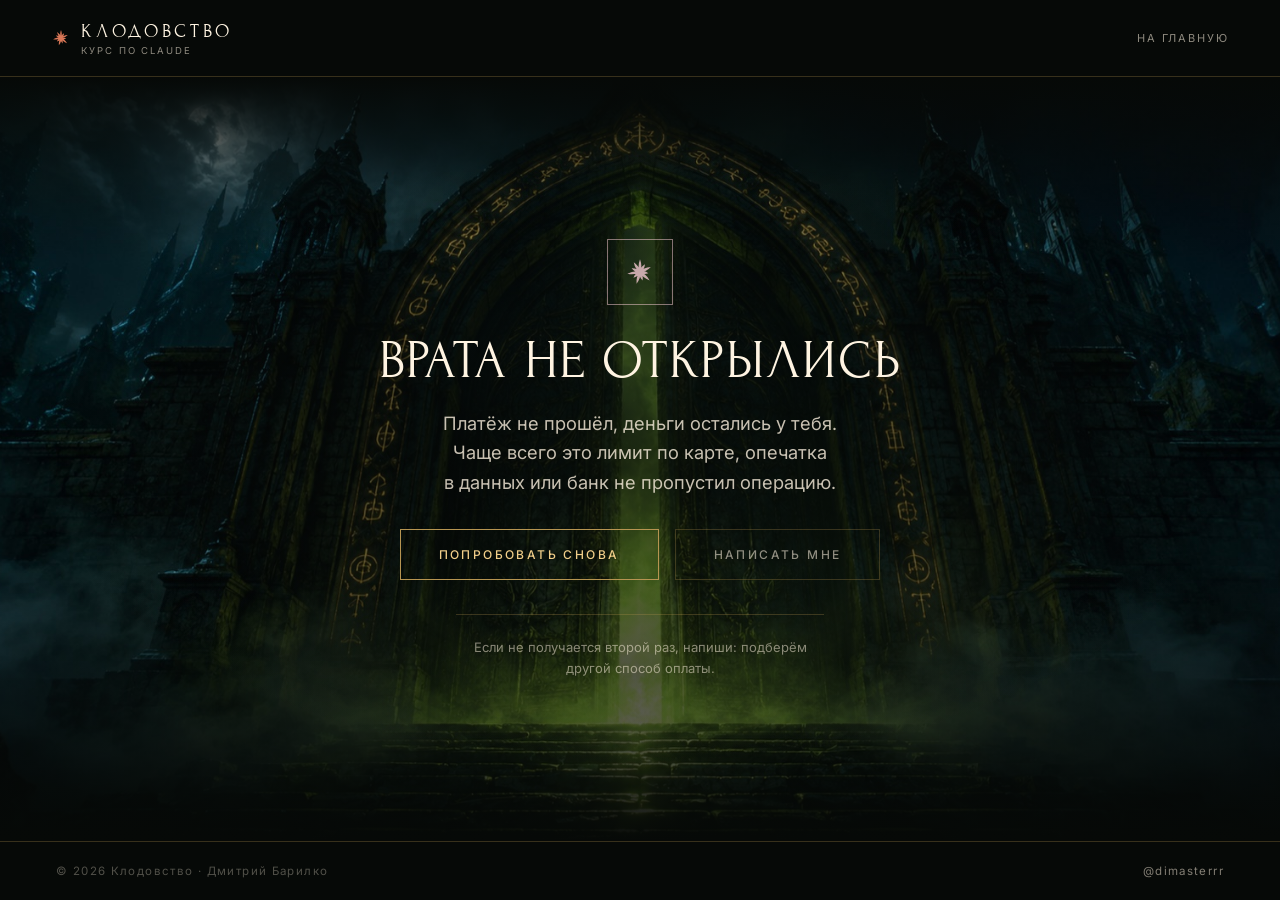
==== fail.html @ 2e33bbe2 "Юридические документы и страницы результата оплаты - оферта, политика и согласие вшиты в подвал - su" ====
<!DOCTYPE html>
<html lang="ru">
<head>
<meta charset="UTF-8">
<meta name="viewport" content="width=device-width, initial-scale=1">
<meta name="robots" content="noindex">
<title>Платёж не прошёл — Клодовство</title>
<link rel="icon" href="data:image/svg+xml,%3Csvg xmlns='http://www.w3.org/2000/svg' viewBox='0 0 24 24'%3E%3Crect width='24' height='24' fill='%23060907'/%3E%3Cpath fill='%23d4ff00' d='M12 1.4l1.6 6.1 4.3-4.4-2.6 5.7 6-1.4-5.4 3.1 5.4 3.1-6-1.4 2.6 5.7-4.3-4.4-1.6 6.1-1.6-6.1-4.3 4.4 2.6-5.7-6 1.4 5.4-3.1L2.7 7.4l6 1.4L6.1 3.1l4.3 4.4z'/%3E%3C/svg%3E">
<link rel="preconnect" href="https://fonts.googleapis.com">
<link rel="preconnect" href="https://fonts.gstatic.com" crossorigin>
<link href="https://fonts.googleapis.com/css2?family=Forum&family=Inter:wght@400;500;600&display=swap" rel="stylesheet">
<link rel="stylesheet" href="pay.css">
</head>
<body>
<header class="topbar">
  <a href="index.html" class="brand">
    <svg class="spark" viewBox="0 0 24 24"><path d="M12.00 12.00Q14.10 8.16 12.00 2.40Q9.90 8.16 12.00 12.00ZM12.00 12.00Q15.26 10.81 15.74 6.19Q11.73 8.54 12.00 12.00ZM12.00 12.00Q16.12 12.43 20.12 8.29Q14.38 8.61 12.00 12.00ZM12.00 12.00Q14.21 14.44 18.27 12.90Q14.81 10.28 12.00 12.00ZM12.00 12.00Q13.53 16.10 19.26 18.29Q16.28 12.93 12.00 12.00ZM12.00 12.00Q10.74 15.17 13.89 18.45Q14.77 13.99 12.00 12.00ZM12.00 12.00Q8.96 14.91 9.43 20.75Q12.99 16.09 12.00 12.00ZM12.00 12.00Q8.65 12.12 7.07 16.27Q11.40 15.30 12.00 12.00ZM12.00 12.00Q7.90 10.47 2.50 13.37Q8.50 14.63 12.00 12.00ZM12.00 12.00Q10.36 8.94 5.71 9.13Q8.61 12.76 12.00 12.00ZM12.00 12.00Q11.90 7.96 7.33 4.73Q8.36 10.23 12.00 12.00Z"/></svg>
    <span><b>Клодовство</b><s>курс по Claude</s></span>
  </a>
  <a href="index.html" class="back">На главную</a>
</header>

<main>
  <div class="bg"></div>
  <div class="card">
    <div class="mark bad"><svg class="spark" viewBox="0 0 24 24"><path d="M12.00 12.00Q14.10 8.16 12.00 2.40Q9.90 8.16 12.00 12.00ZM12.00 12.00Q15.26 10.81 15.74 6.19Q11.73 8.54 12.00 12.00ZM12.00 12.00Q16.12 12.43 20.12 8.29Q14.38 8.61 12.00 12.00ZM12.00 12.00Q14.21 14.44 18.27 12.90Q14.81 10.28 12.00 12.00ZM12.00 12.00Q13.53 16.10 19.26 18.29Q16.28 12.93 12.00 12.00ZM12.00 12.00Q10.74 15.17 13.89 18.45Q14.77 13.99 12.00 12.00ZM12.00 12.00Q8.96 14.91 9.43 20.75Q12.99 16.09 12.00 12.00ZM12.00 12.00Q8.65 12.12 7.07 16.27Q11.40 15.30 12.00 12.00ZM12.00 12.00Q7.90 10.47 2.50 13.37Q8.50 14.63 12.00 12.00ZM12.00 12.00Q10.36 8.94 5.71 9.13Q8.61 12.76 12.00 12.00ZM12.00 12.00Q11.90 7.96 7.33 4.73Q8.36 10.23 12.00 12.00Z"/></svg></div>
    <h1>Врата не&nbsp;открылись</h1>
    <p class="lead">Платёж не&nbsp;прошёл, деньги остались у&nbsp;тебя. Чаще всего это лимит по&nbsp;карте, опечатка в&nbsp;данных или банк не&nbsp;пропустил операцию.</p>

    <div class="order" id="order" hidden>Причина <b id="errText"></b></div>

    <div class="row">
      <a href="index.html#tiers" class="btn"><span>Попробовать снова</span></a>
      <a href="https://t.me/dimasterrr" target="_blank" rel="noopener" class="btn ghost"><span>Написать мне</span></a>
    </div>

    <p class="note">Если не&nbsp;получается второй раз, напиши: подберём другой способ оплаты.</p>
  </div>
</main>

<script>
const q=new URLSearchParams(location.search);
const e=q.get('Message')||q.get('Details')||q.get('error');
if(e){document.getElementById('errText').textContent=e;document.getElementById('order').hidden=false}
</script>
<footer>
  <span>© 2026 Клодовство · Дмитрий Барилко</span>
  <a href="https://t.me/dimasterrr" target="_blank" rel="noopener">@dimasterrr</a>
</footer>
</body>
</html>
---- pay.css ----
/* ============================================================
   КЛОДОВСТВО · служебные страницы оплаты
   Та же система: золото = материал, лайм = магия, ночь = глубина.
   ============================================================ */
:root{
  --night:#060907; --night-2:#0d1412;
  --gold:#b69451; --gold-lt:#f1ce89; --parchment:#fff4e2;
  --lime:#d4ff00; --claude:#d97757;
  --muted:rgba(255,244,226,.55); --line:rgba(182,148,81,.28);
  --f-display:'Forum',serif; --f-ui:'Inter',system-ui,sans-serif;
}
*{margin:0;padding:0;box-sizing:border-box}
body{
  background:var(--night);color:var(--parchment);font-family:var(--f-ui);
  min-height:100svh;display:flex;flex-direction:column;
  -webkit-font-smoothing:antialiased;overflow-x:hidden;
}
img{display:block;max-width:100%}
::selection{background:var(--lime);color:var(--night)}
.spark{width:1em;height:1em;flex:none}
.spark path{fill:currentColor}

.topbar{
  position:relative;z-index:5;display:flex;align-items:center;justify-content:space-between;
  padding:20px clamp(20px,4vw,56px);border-bottom:1px solid var(--line);
}
.brand{display:flex;align-items:center;gap:10px;text-decoration:none;color:var(--parchment)}
.brand .spark{color:var(--claude);font-size:20px}
.brand b{font-family:var(--f-display);font-weight:400;font-size:19px;letter-spacing:.2em;text-transform:uppercase}
.brand s{display:block;text-decoration:none;font-size:9.5px;letter-spacing:.2em;text-transform:uppercase;color:var(--muted);margin-top:3px}
.topbar a.back{font-size:11px;letter-spacing:.18em;text-transform:uppercase;color:var(--muted);text-decoration:none;transition:color .3s}
.topbar a.back:hover{color:var(--lime)}

main{
  flex:1;position:relative;display:flex;align-items:center;justify-content:center;
  padding:clamp(48px,8vw,110px) clamp(20px,5vw,60px);text-align:center;overflow:hidden;
}
.bg{position:absolute;inset:0;z-index:-2;background:url('assets/gates.jpg') center 40%/cover no-repeat}
main::after{
  content:"";position:absolute;inset:0;z-index:-1;
  background:
    radial-gradient(ellipse 56% 48% at 50% 50%,rgba(6,9,7,.82) 0%,rgba(6,9,7,.5) 58%,transparent 84%),
    linear-gradient(180deg,var(--night) 0%,transparent 24%,transparent 64%,var(--night) 100%);
}
.card{position:relative;max-width:620px;width:100%}

.mark{
  width:66px;height:66px;margin:0 auto 26px;border:1px solid var(--gold);
  display:flex;align-items:center;justify-content:center;
}
.mark .spark{font-size:32px;color:var(--lime)}
.mark.bad{border-color:rgba(255,209,220,.5)}
.mark.bad .spark{color:#ffd1dc;opacity:.75}

h1{
  font-family:var(--f-display);font-weight:400;
  font-size:clamp(2rem,5.4vw,3.4rem);line-height:1.1;letter-spacing:.03em;
  text-transform:uppercase;margin-bottom:18px;
}
h1 em{font-style:normal;color:var(--lime)}
.lead{font-size:clamp(1rem,1.7vw,1.15rem);line-height:1.6;color:rgba(255,244,226,.78);
  max-width:44ch;margin:0 auto 32px;text-wrap:balance}

.order{
  display:inline-flex;align-items:center;gap:10px;margin-bottom:30px;padding:9px 16px;
  border:1px solid var(--line);font-size:11.5px;letter-spacing:.16em;text-transform:uppercase;color:var(--muted);
}
.order b{color:var(--gold-lt);font-weight:500;letter-spacing:.1em}
.order[hidden]{display:none}

.btn{
  display:inline-flex;align-items:center;justify-content:center;
  font-size:12px;font-weight:500;letter-spacing:.2em;text-transform:uppercase;text-decoration:none;
  padding:17px 38px;border:1px solid var(--gold);color:var(--gold-lt);background:transparent;
  position:relative;overflow:hidden;transition:color .35s,border-color .35s,box-shadow .45s;
}
.btn::before{content:"";position:absolute;inset:0;background:var(--lime);
  transform:translateY(101%);transition:transform .45s cubic-bezier(.16,1,.3,1)}
.btn span{position:relative;z-index:2}
.btn:hover{color:var(--night);border-color:var(--lime);box-shadow:0 0 34px rgba(212,255,0,.35)}
.btn:hover::before{transform:translateY(0)}
.btn.ghost{border-color:var(--line);color:var(--muted)}
.btn.ghost:hover{color:var(--night)}

.row{display:flex;gap:16px;justify-content:center;flex-wrap:wrap}

.note{
  margin-top:34px;padding-top:22px;border-top:1px solid var(--line);
  font-size:13px;line-height:1.6;color:rgba(255,244,226,.5);max-width:46ch;
  margin-left:auto;margin-right:auto;text-wrap:pretty;
}
.note a{color:var(--gold-lt);text-decoration:none;border-bottom:1px solid var(--line)}
.note a:hover{color:var(--lime)}

footer{
  border-top:1px solid var(--line);padding:22px clamp(20px,5vw,56px);
  display:flex;justify-content:space-between;gap:16px;flex-wrap:wrap;
  font-size:11.5px;letter-spacing:.12em;color:rgba(255,244,226,.3);
}
footer a{color:rgba(255,244,226,.5);text-decoration:none}
footer a:hover{color:var(--lime)}
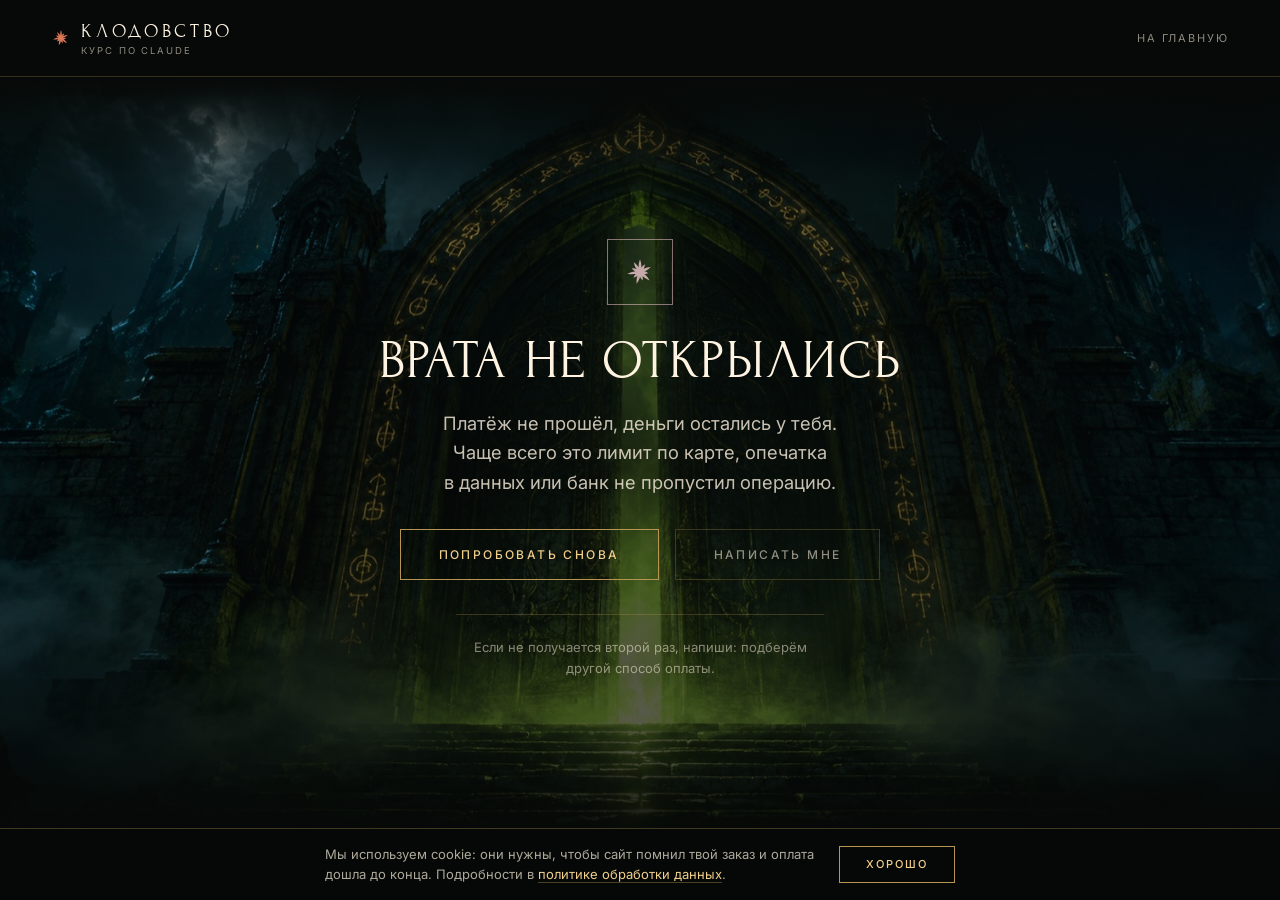
==== commit 48f1a67a: "Раздельные согласия в форме и плашка про cookie - оферта и обработка персональных данных теперь две " ====
--- a/fail.html
+++ b/fail.html
@@ -47,5 +47,6 @@
   <span>© 2026 Клодовство · Дмитрий Барилко</span>
   <a href="https://t.me/dimasterrr" target="_blank" rel="noopener">@dimasterrr</a>
 </footer>
+<script src="cookie.js"></script>
 </body>
 </html>
